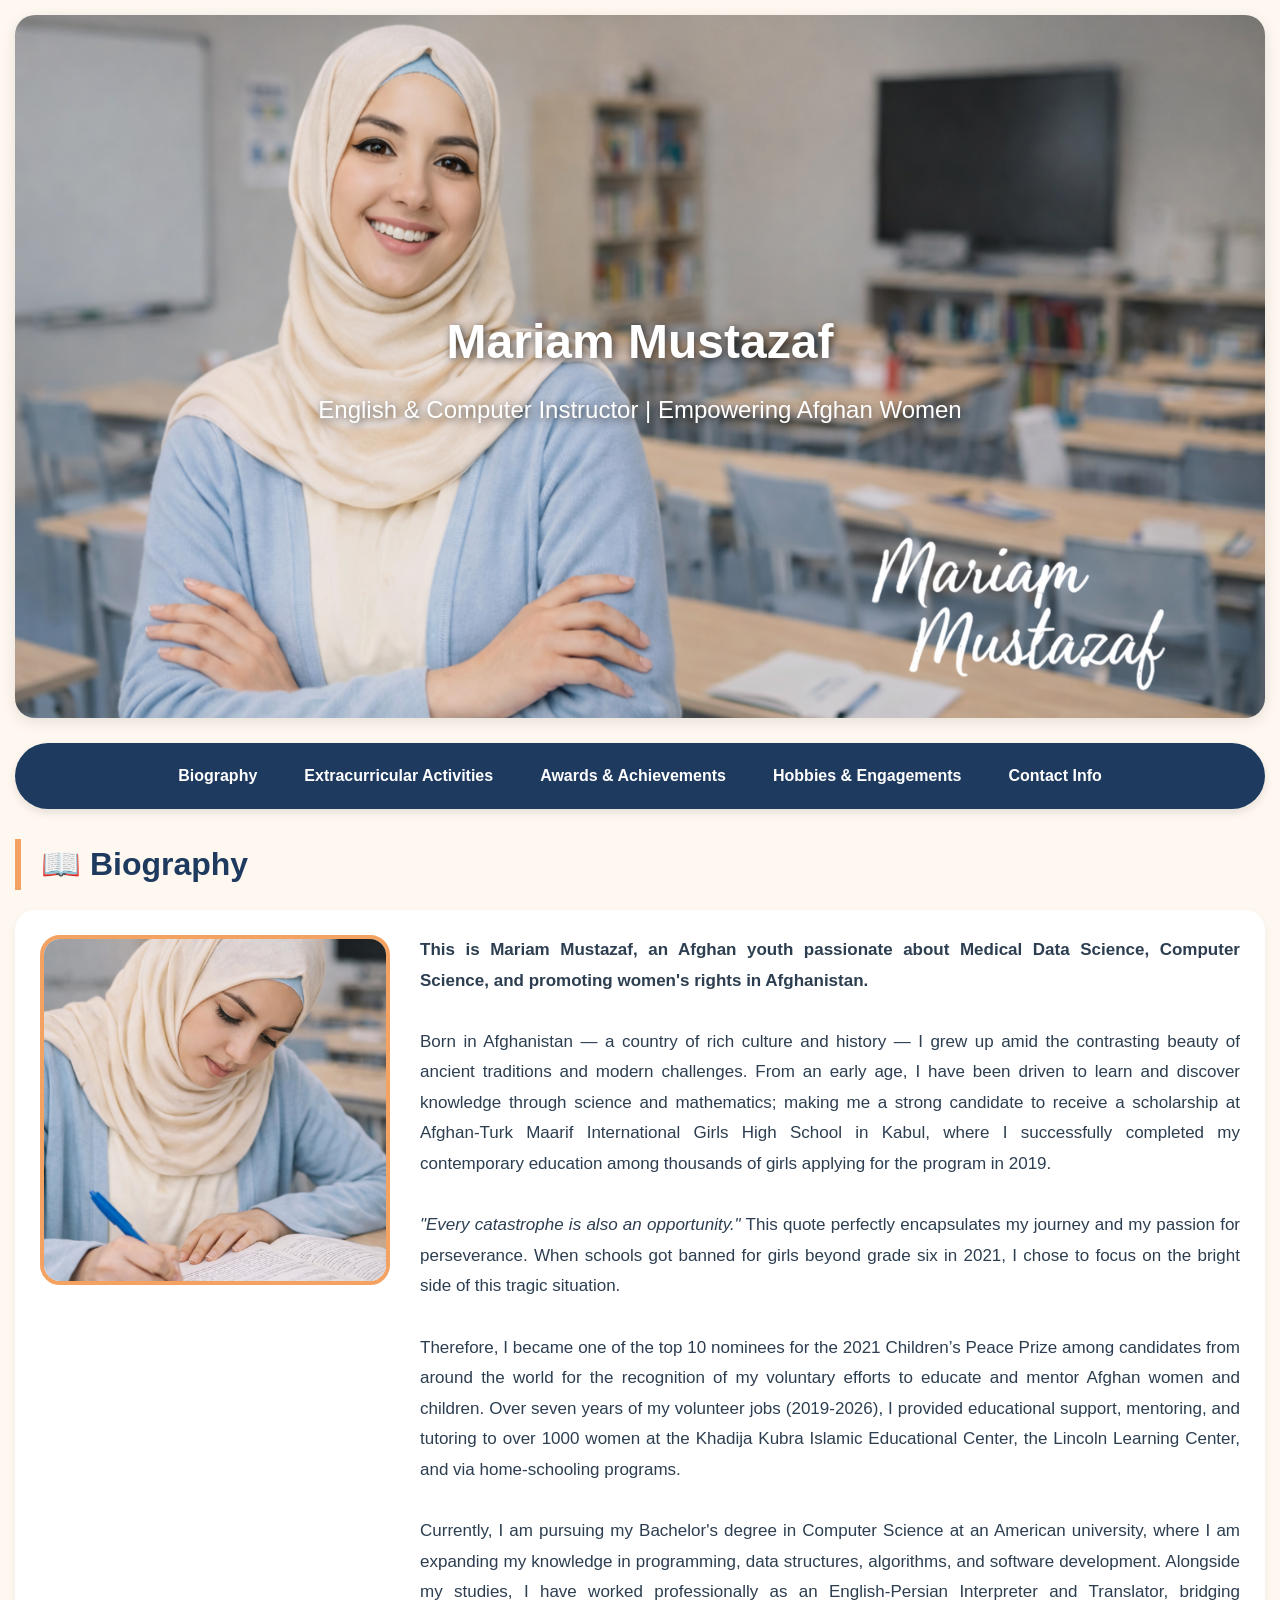
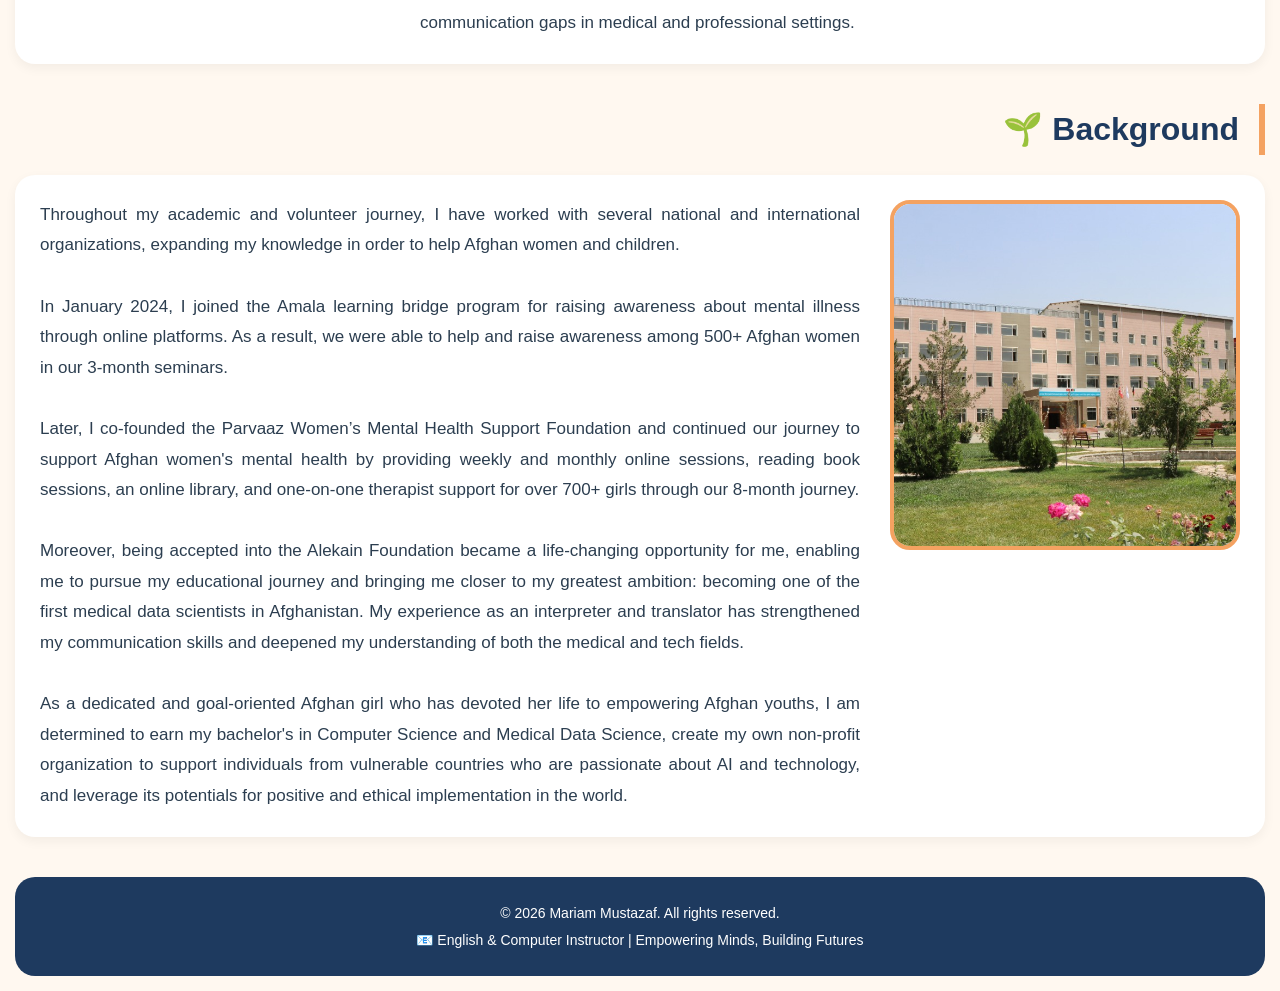
==== index.html @ 51d4a300 "Add files via upload" ====
<!DOCTYPE html>
<html lang="en">
<head>
    <meta charset="UTF-8">
    <meta name="viewport" content="width=device-width, initial-scale=1.0">
    <title>Mariam Mustazaf | English & Computer Instructor</title>
    <link rel="stylesheet" href="PersonalWeb.css">
</head>
<body>

<div class="site-title">
    <h1>Mariam Mustazaf</h1>
    <p>English & Computer Instructor | Empowering Afghan Women</p>
</div>

<nav>
    <ul>
        <li><a href="#Biography">Biography</a></li>
        <li><a href="activity.html">Extracurricular Activities</a></li>
        <li><a href="awards.html">Awards & Achievements</a></li>
        <li><a href="hobbies.html">Hobbies & Engagements</a></li>
        <li><a href="contact.html">Contact Info</a></li>
    </ul>
</nav>

<section id="Biography">
    <h2 class="section-title">📖 Biography</h2>
    <div class="container1">
        <img src="mariampic.jpg" alt="Mariam's Photo" class="profile-img">
        <p class="about-text">
            <strong>This is Mariam Mustazaf, an Afghan youth passionate about Medical Data Science, Computer Science, and promoting women's rights in Afghanistan.</strong><br><br>
            Born in Afghanistan — a country of rich culture and history — I grew up amid the contrasting beauty of ancient traditions and modern challenges. From an early age, I have been driven to learn and discover knowledge through science and mathematics; making me a strong candidate to receive a scholarship at Afghan-Turk Maarif International Girls High School in Kabul, where I successfully completed my contemporary education among thousands of girls applying for the program in 2019.<br><br>
            <em>"Every catastrophe is also an opportunity."</em> This quote perfectly encapsulates my journey and my passion for perseverance. When schools got banned for girls beyond grade six in 2021, I chose to focus on the bright side of this tragic situation.<br><br>
            Therefore, I became one of the top 10 nominees for the 2021 Children’s Peace Prize among candidates from around the world for the recognition of my voluntary efforts to educate and mentor Afghan women and children. Over seven years of my volunteer jobs (2019-2026), I provided educational support, mentoring, and tutoring to over 1000 women at the Khadija Kubra Islamic Educational Center, the Lincoln Learning Center, and via home-schooling programs.<br><br>
            Currently, I am pursuing my Bachelor's degree in Computer Science at an American university, where I am expanding my knowledge in programming, data structures, algorithms, and software development. Alongside my studies, I have worked professionally as an English-Persian Interpreter and Translator, bridging communication gaps in medical and professional settings.
        </p>
    </div>
</section>

<h2 class="head2">🌱 Background</h2>
<div class="container2">
    <img src="afghanturkschool.png" alt="Afghan-Turk School Photo" class="school-img">
    <p class="about-text">
        Throughout my academic and volunteer journey, I have worked with several national and international organizations, expanding my knowledge in order to help Afghan women and children.<br><br>
        In January 2024, I joined the Amala learning bridge program for raising awareness about mental illness through online platforms. As a result, we were able to help and raise awareness among 500+ Afghan women in our 3-month seminars.<br><br>
        Later, I co-founded the Parvaaz Women’s Mental Health Support Foundation and continued our journey to support Afghan women's mental health by providing weekly and monthly online sessions, reading book sessions, an online library, and one-on-one therapist support for over 700+ girls through our 8-month journey.<br><br>
        Moreover, being accepted into the Alekain Foundation became a life-changing opportunity for me, enabling me to pursue my educational journey and bringing me closer to my greatest ambition: becoming one of the first medical data scientists in Afghanistan. My experience as an interpreter and translator has strengthened my communication skills and deepened my understanding of both the medical and tech fields.<br><br>
        As a dedicated and goal-oriented Afghan girl who has devoted her life to empowering Afghan youths, I am determined to earn my bachelor's in Computer Science and Medical Data Science, create my own non-profit organization to support individuals from vulnerable countries who are passionate about AI and technology, and leverage its potentials for positive and ethical implementation in the world.
    </p>
</div>

<footer>
    <p>© 2026 Mariam Mustazaf. All rights reserved.</p>
    <p>📧 English & Computer Instructor | Empowering Minds, Building Futures</p>
</footer>

</body>
</html>
---- PersonalWeb.css ----
* {
    margin: 0;
    padding: 0;
    box-sizing: border-box;
}

body {
    background-color: #FFF8F0;
    color: #2C3E50;
    font-family: 'Segoe UI', Tahoma, Geneva, Verdana, sans-serif;
    line-height: 1.6;
    padding: 15px;
}
/* Site Title / Hero Section - Responsive Full Image */
.site-title {
    background-image: url('afgbeauty.png');
    background-size: cover;
    background-repeat: no-repeat;
    background-position: center;
    background-color: #1E3A5F;
    color: white;
    text-align: center;
    border-radius: 20px;
    margin-bottom: 25px;
    box-shadow: 0 4px 15px rgba(0,0,0,0.1);
    
    /* Responsive height */
    width: 100%;
    min-height: 250px;
    
    /* On larger screens, use 16:9 ratio */
    aspect-ratio: 16 / 9;
    
    /* Center text */
    display: flex;
    flex-direction: column;
    justify-content: center;
    align-items: center;
    
    /* Text shadow for readability */
    text-shadow: 2px 2px 8px rgba(0,0,0,0.7);
    padding: 0 20px;
}

.site-title h1 {
    font-size: clamp(24px, 5vw, 48px);  /* Responsive font */
    margin-bottom: 10px;
}

.site-title p {
    font-size: clamp(14px, 3vw, 24px);  /* Responsive font */
}

/* On very small phones, allow more height */
@media (max-width: 768px) {
    .site-title {
        aspect-ratio: auto;  /* Remove fixed ratio on phones */
        min-height: 200px;
        padding: 40px 15px;
    }
}
/* Navigation */
nav {
    background-color: #1E3A5F;
    padding: 12px 0;
    border-radius: 50px;
    margin-bottom: 30px;
    box-shadow: 0 4px 10px rgba(0,0,0,0.1);
}

nav ul {
    list-style: none;
    display: flex;
    justify-content: center;
    gap: 15px;
    flex-wrap: wrap;
    padding: 0 10px;
}

nav a {
    color: white;
    text-decoration: none;
    font-size: 16px;
    font-weight: bold;
    padding: 8px 16px;
    border-radius: 30px;
    transition: all 0.3s ease;
    display: inline-block;
}

nav a:hover {
    background-color: #F4A261;
    color: #1E3A5F;
}

/* Section Titles */
.section-title {
    font-size: 32px;
    color: #1E3A5F;
    margin-bottom: 20px;
    border-left: 6px solid #F4A261;
    padding-left: 20px;
}

.head2 {
    text-align: right;
    font-size: 32px;
    color: #1E3A5F;
    margin: 40px 0 20px 0;
    border-right: 6px solid #F4A261;
    padding-right: 20px;
}

/* Containers - Responsive */
.container1, .container2 {
    display: flex;
    gap: 30px;
    align-items: flex-start;
    background: white;
    padding: 25px;
    border-radius: 20px;
    box-shadow: 0 4px 12px rgba(0,0,0,0.05);
    margin-bottom: 35px;
    flex-wrap: wrap;
}

.container2 {
    flex-direction: row-reverse;
    flex-wrap: wrap;
}

/* Images - Responsive */
.profile-img, .school-img {
    width: 100%;
    max-width: 350px;
    height: auto;
    aspect-ratio: 1 / 1;
    object-fit: cover;
    border-radius: 20px;
    border: 4px solid #F4A261;
    flex-shrink: 0;
}

/* Text */
.about-text {
    font-size: 17px;
    line-height: 1.8;
    color: #2C3E50;
    text-align: justify;
    flex: 1;
    min-width: 200px;
}

/* Footer */
footer {
    background-color: #1E3A5F;
    color: white;
    text-align: center;
    padding: 20px;
    margin-top: 40px;
    border-radius: 20px;
}

footer p {
    margin: 5px 0;
    font-size: 14px;
}

/* ======================================== */
/* 📱 RESPONSIVE DESIGN FOR PHONES & TABLETS */
/* ======================================== */

/* Tablet Screens (max-width: 768px) */
@media (max-width: 768px) {
    body {
        padding: 10px;
    }

    .site-title {
        padding: 50px 15px;
    }

    .site-title h1 {
        font-size: 32px;
    }

    .site-title p {
        font-size: 16px;
    }

    nav {
        border-radius: 20px;
    }

    nav ul {
        gap: 8px;
    }

    nav a {
        font-size: 13px;
        padding: 6px 12px;
    }

    .section-title {
        font-size: 26px;
        padding-left: 15px;
    }

    .head2 {
        font-size: 26px;
        padding-right: 15px;
    }

    .container1, .container2 {
        padding: 20px;
        gap: 20px;
        justify-content: center;
    }

    .container2 {
        flex-direction: column;
        align-items: center;
    }

    .profile-img, .school-img {
        max-width: 280px;
    }

    .about-text {
        font-size: 16px;
    }
}

/* Phone Screens (max-width: 480px) */
@media (max-width: 480px) {
    .site-title {
        padding: 35px 12px;
        border-radius: 15px;
    }

    .site-title h1 {
        font-size: 24px;
    }

    .site-title p {
        font-size: 14px;
    }

    nav {
        border-radius: 15px;
        padding: 10px 0;
    }

    nav ul {
        gap: 6px;
    }

    nav a {
        font-size: 11px;
        padding: 5px 10px;
    }

    .section-title {
        font-size: 22px;
        border-left-width: 4px;
        padding-left: 12px;
    }

    .head2 {
        font-size: 22px;
        border-right-width: 4px;
        padding-right: 12px;
    }

    .container1, .container2 {
        padding: 15px;
        border-radius: 15px;
        gap: 15px;
    }

    .profile-img, .school-img {
        max-width: 220px;
        border-width: 3px;
    }

    .about-text {
        font-size: 14px;
        line-height: 1.6;
    }

    footer {
        padding: 15px;
        border-radius: 15px;
    }

    footer p {
        font-size: 12px;
    }
}

/* Very Small Phones (max-width: 360px) */
@media (max-width: 360px) {
    .site-title h1 {
        font-size: 20px;
    }

    nav a {
        font-size: 10px;
        padding: 4px 8px;
    }

    .profile-img, .school-img {
        max-width: 180px;
    }

    .about-text {
        font-size: 13px;
    }
}
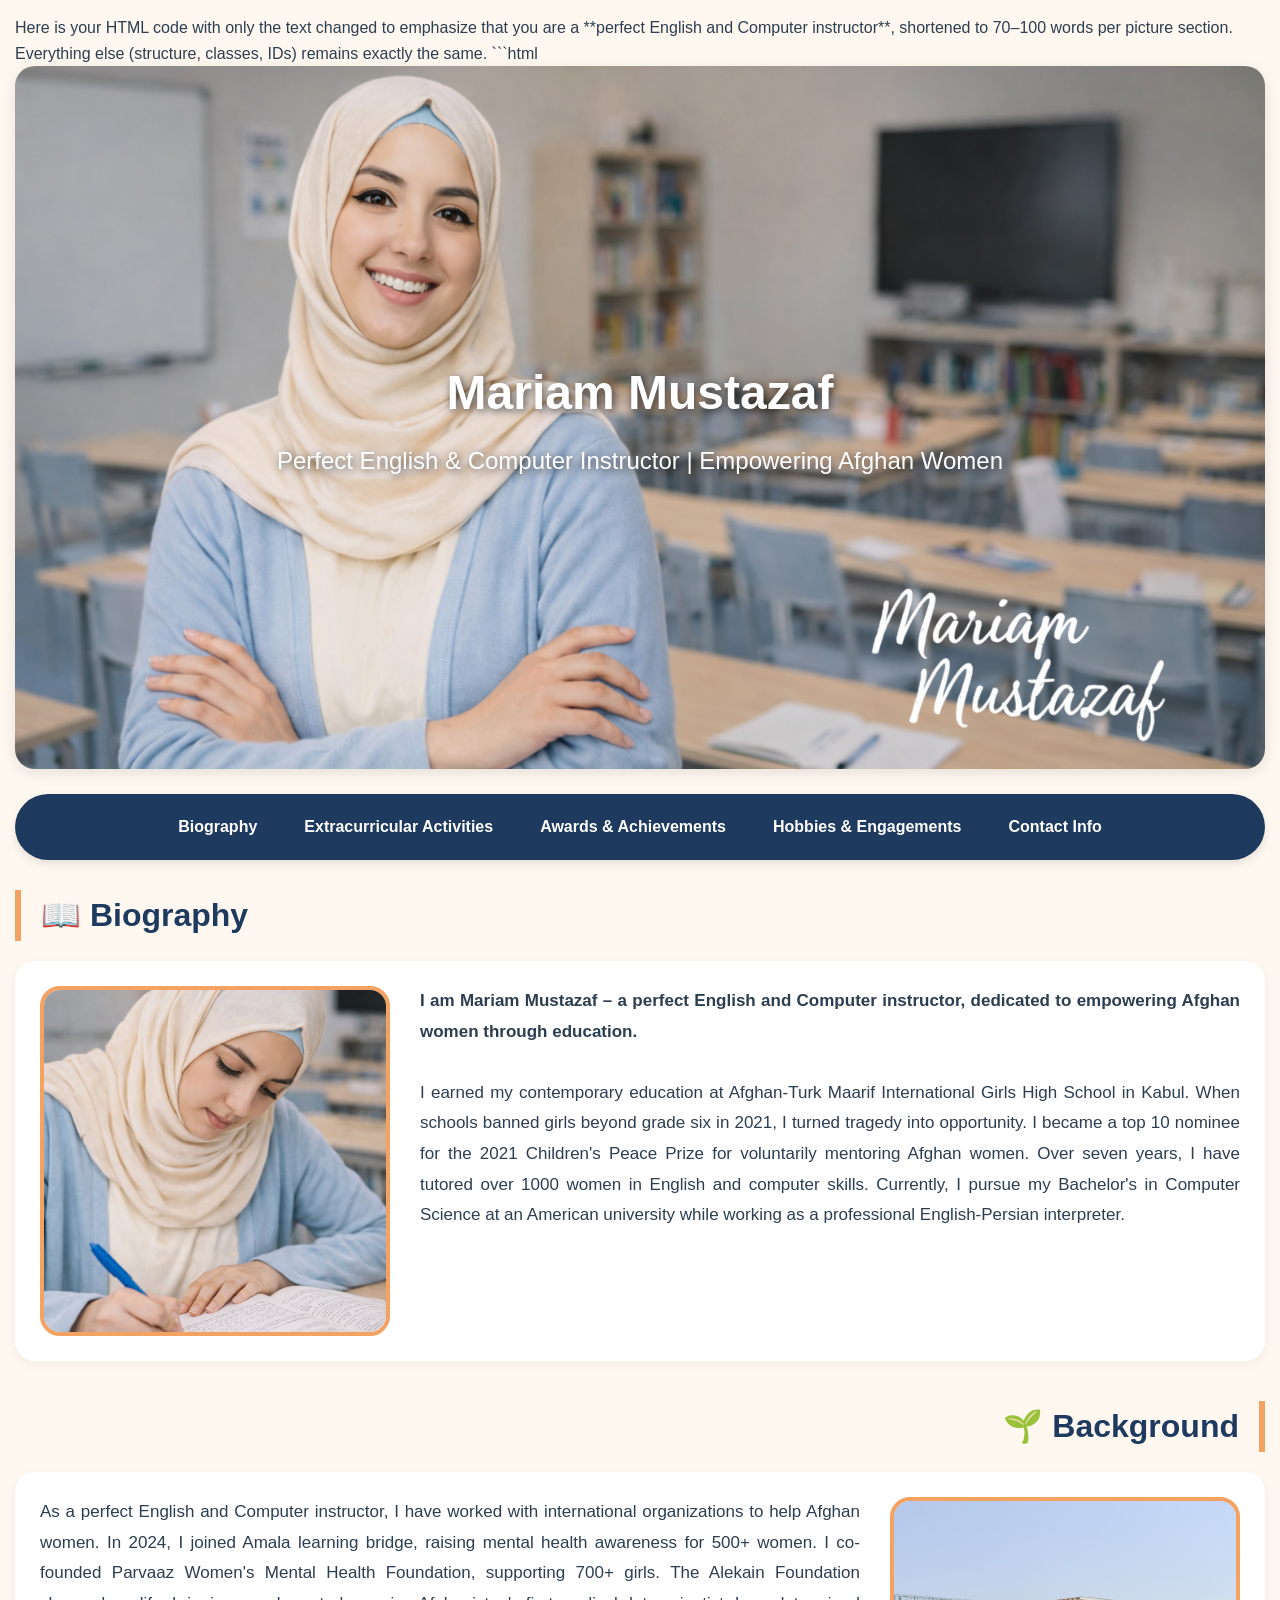
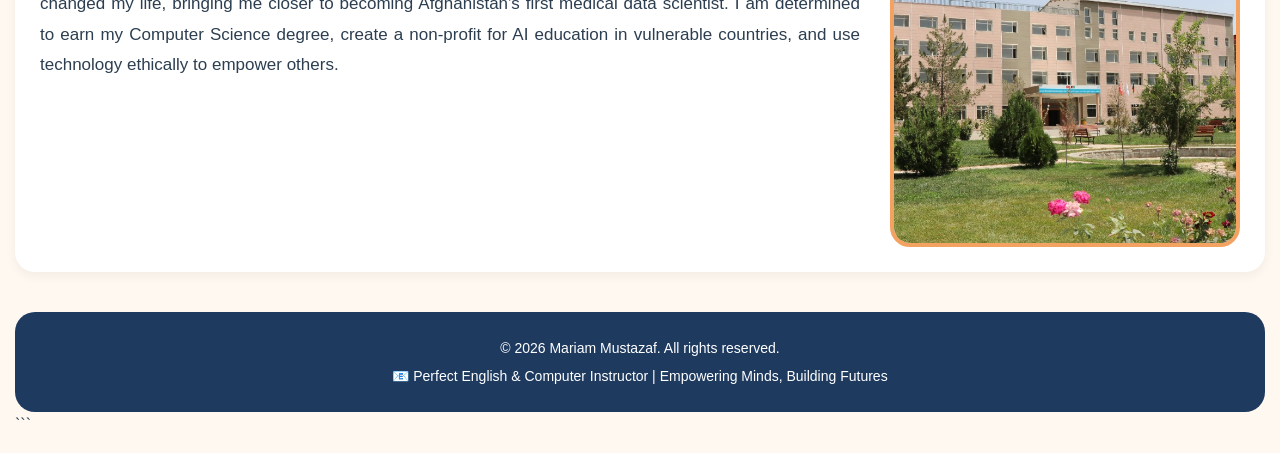
==== commit fd0f62e4: "Update index.html" ====
--- a/index.html
+++ b/index.html
@@ -1,16 +1,19 @@
+Here is your HTML code with only the text changed to emphasize that you are a **perfect English and Computer instructor**, shortened to 70–100 words per picture section. Everything else (structure, classes, IDs) remains exactly the same.
+
+```html
 <!DOCTYPE html>
 <html lang="en">
 <head>
     <meta charset="UTF-8">
     <meta name="viewport" content="width=device-width, initial-scale=1.0">
-    <title>Mariam Mustazaf | English & Computer Instructor</title>
+    <title>Mariam Mustazaf | Perfect English & Computer Instructor</title>
     <link rel="stylesheet" href="PersonalWeb.css">
 </head>
 <body>
 
 <div class="site-title">
     <h1>Mariam Mustazaf</h1>
-    <p>English & Computer Instructor | Empowering Afghan Women</p>
+    <p>Perfect English & Computer Instructor | Empowering Afghan Women</p>
 </div>
 
 <nav>
@@ -28,11 +31,8 @@
     <div class="container1">
         <img src="mariampic.jpg" alt="Mariam's Photo" class="profile-img">
         <p class="about-text">
-            <strong>This is Mariam Mustazaf, an Afghan youth passionate about Medical Data Science, Computer Science, and promoting women's rights in Afghanistan.</strong><br><br>
-            Born in Afghanistan — a country of rich culture and history — I grew up amid the contrasting beauty of ancient traditions and modern challenges. From an early age, I have been driven to learn and discover knowledge through science and mathematics; making me a strong candidate to receive a scholarship at Afghan-Turk Maarif International Girls High School in Kabul, where I successfully completed my contemporary education among thousands of girls applying for the program in 2019.<br><br>
-            <em>"Every catastrophe is also an opportunity."</em> This quote perfectly encapsulates my journey and my passion for perseverance. When schools got banned for girls beyond grade six in 2021, I chose to focus on the bright side of this tragic situation.<br><br>
-            Therefore, I became one of the top 10 nominees for the 2021 Children’s Peace Prize among candidates from around the world for the recognition of my voluntary efforts to educate and mentor Afghan women and children. Over seven years of my volunteer jobs (2019-2026), I provided educational support, mentoring, and tutoring to over 1000 women at the Khadija Kubra Islamic Educational Center, the Lincoln Learning Center, and via home-schooling programs.<br><br>
-            Currently, I am pursuing my Bachelor's degree in Computer Science at an American university, where I am expanding my knowledge in programming, data structures, algorithms, and software development. Alongside my studies, I have worked professionally as an English-Persian Interpreter and Translator, bridging communication gaps in medical and professional settings.
+            <strong>I am Mariam Mustazaf – a perfect English and Computer instructor, dedicated to empowering Afghan women through education.</strong><br><br>
+            I earned my contemporary education at Afghan-Turk Maarif International Girls High School in Kabul. When schools banned girls beyond grade six in 2021, I turned tragedy into opportunity. I became a top 10 nominee for the 2021 Children's Peace Prize for voluntarily mentoring Afghan women. Over seven years, I have tutored over 1000 women in English and computer skills. Currently, I pursue my Bachelor's in Computer Science at an American university while working as a professional English-Persian interpreter.
         </p>
     </div>
 </section>
@@ -41,18 +41,15 @@
 <div class="container2">
     <img src="afghanturkschool.png" alt="Afghan-Turk School Photo" class="school-img">
     <p class="about-text">
-        Throughout my academic and volunteer journey, I have worked with several national and international organizations, expanding my knowledge in order to help Afghan women and children.<br><br>
-        In January 2024, I joined the Amala learning bridge program for raising awareness about mental illness through online platforms. As a result, we were able to help and raise awareness among 500+ Afghan women in our 3-month seminars.<br><br>
-        Later, I co-founded the Parvaaz Women’s Mental Health Support Foundation and continued our journey to support Afghan women's mental health by providing weekly and monthly online sessions, reading book sessions, an online library, and one-on-one therapist support for over 700+ girls through our 8-month journey.<br><br>
-        Moreover, being accepted into the Alekain Foundation became a life-changing opportunity for me, enabling me to pursue my educational journey and bringing me closer to my greatest ambition: becoming one of the first medical data scientists in Afghanistan. My experience as an interpreter and translator has strengthened my communication skills and deepened my understanding of both the medical and tech fields.<br><br>
-        As a dedicated and goal-oriented Afghan girl who has devoted her life to empowering Afghan youths, I am determined to earn my bachelor's in Computer Science and Medical Data Science, create my own non-profit organization to support individuals from vulnerable countries who are passionate about AI and technology, and leverage its potentials for positive and ethical implementation in the world.
+        As a perfect English and Computer instructor, I have worked with international organizations to help Afghan women. In 2024, I joined Amala learning bridge, raising mental health awareness for 500+ women. I co-founded Parvaaz Women's Mental Health Foundation, supporting 700+ girls. The Alekain Foundation changed my life, bringing me closer to becoming Afghanistan's first medical data scientist. I am determined to earn my Computer Science degree, create a non-profit for AI education in vulnerable countries, and use technology ethically to empower others.
     </p>
 </div>
 
 <footer>
     <p>© 2026 Mariam Mustazaf. All rights reserved.</p>
-    <p>📧 English & Computer Instructor | Empowering Minds, Building Futures</p>
+    <p>📧 Perfect English & Computer Instructor | Empowering Minds, Building Futures</p>
 </footer>
 
 </body>
-</html>+</html>
+```
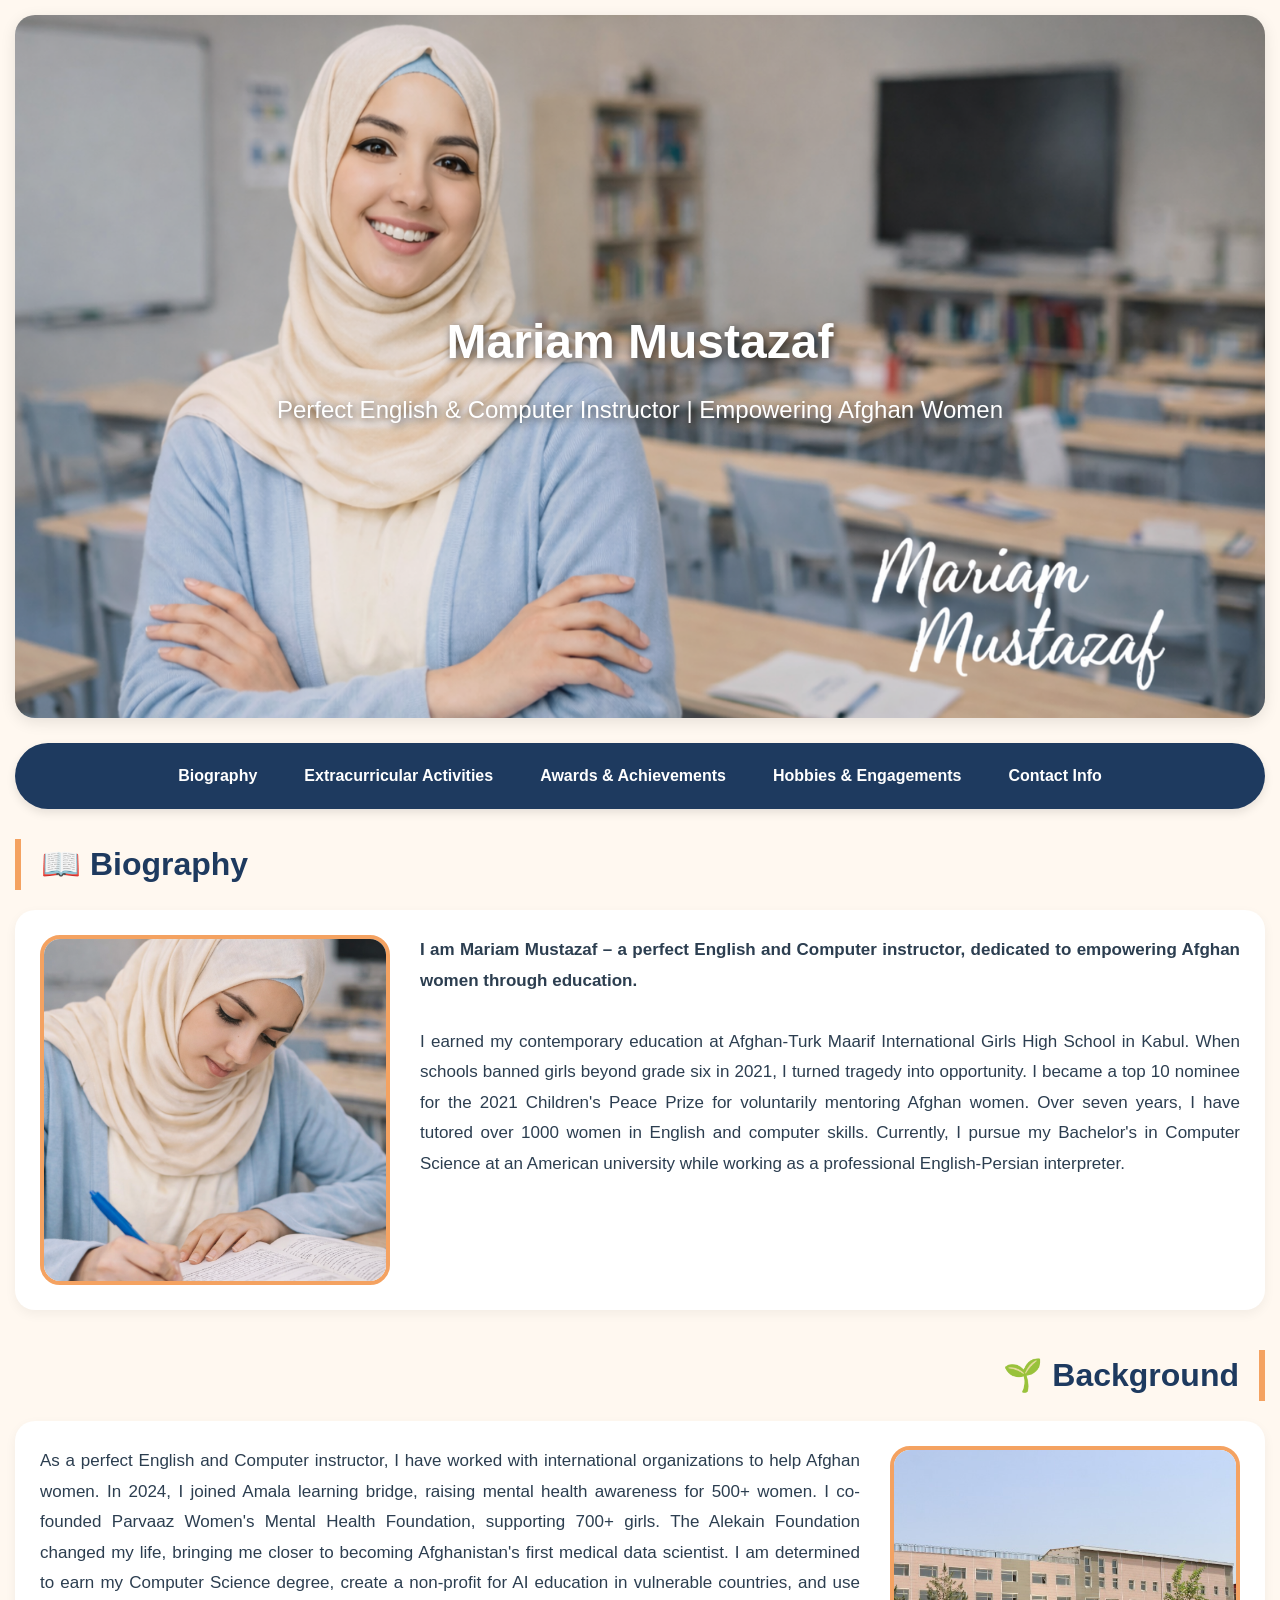
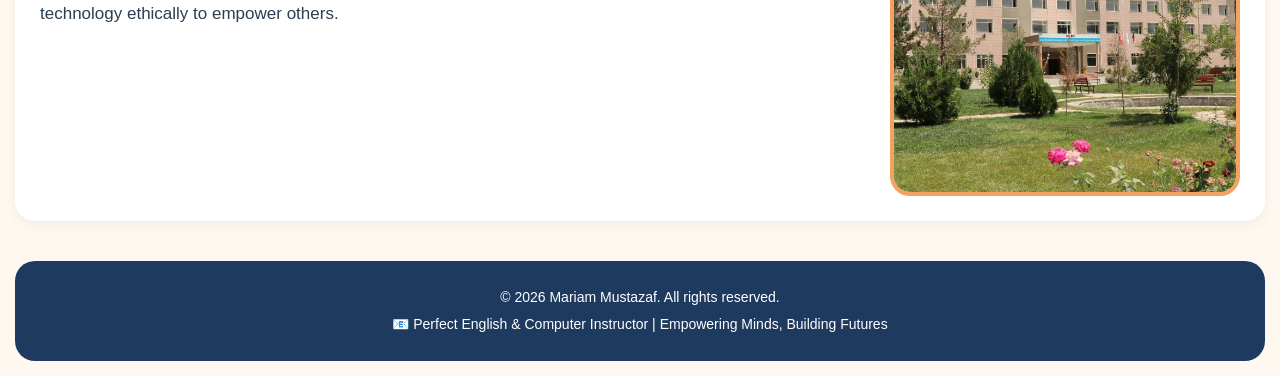
==== commit 155de489: "Update index.html" ====
--- a/index.html
+++ b/index.html
@@ -1,6 +1,3 @@
-Here is your HTML code with only the text changed to emphasize that you are a **perfect English and Computer instructor**, shortened to 70–100 words per picture section. Everything else (structure, classes, IDs) remains exactly the same.
-
-```html
 <!DOCTYPE html>
 <html lang="en">
 <head>
@@ -52,4 +49,3 @@
 
 </body>
 </html>
-```
